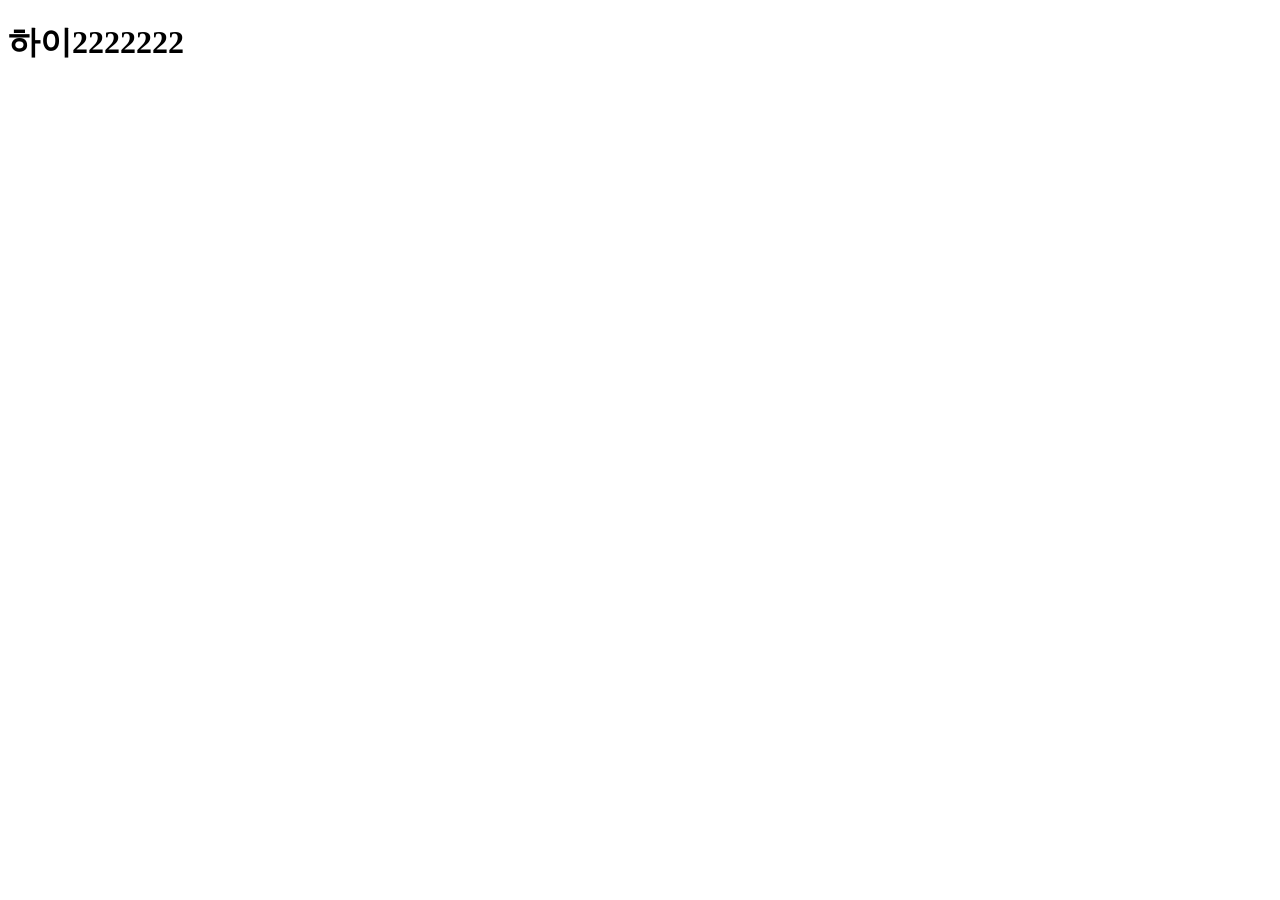
==== index.html @ 96bbe8c1 "commit2" ====
<!DOCTYPE html>
<html lang="en">
<head>
    <meta charset="UTF-8">
    <meta http-equiv="X-UA-Compatible" content="IE=edge">
    <meta name="viewport" content="width=device-width, initial-scale=1.0">
    <title>Doscument</title>
</head>
<body>
    <h1>하이2222222</h1>
</body>
</html>
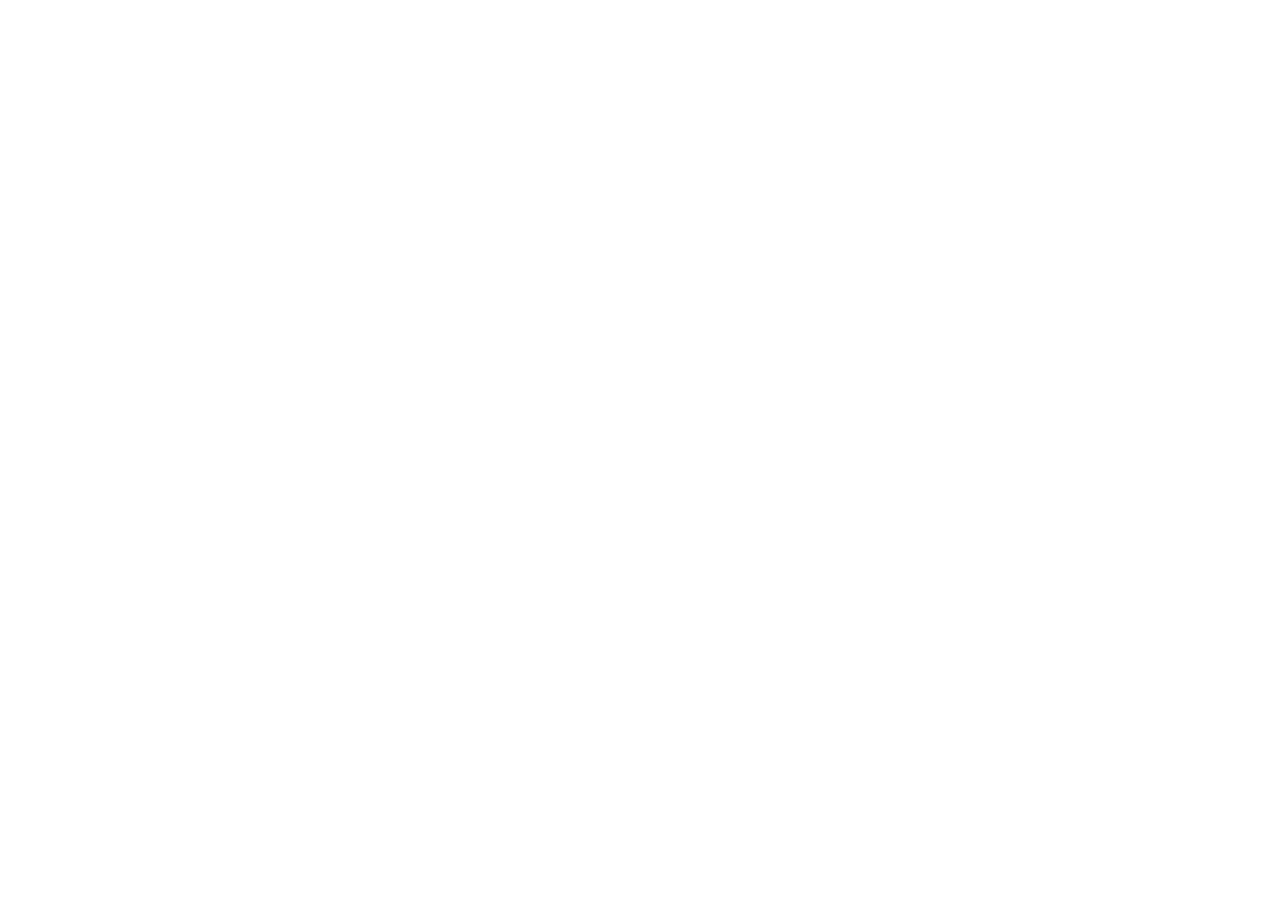
==== commit 39d1bdd3: "test3" ====
--- a/index.html
+++ b/index.html
@@ -1,12 +1,15 @@
 <!DOCTYPE html>
-<html lang="en">
+<html lang="ko">
 <head>
     <meta charset="UTF-8">
     <meta http-equiv="X-UA-Compatible" content="IE=edge">
     <meta name="viewport" content="width=device-width, initial-scale=1.0">
-    <title>Doscument</title>
+    <link rel="stylesheet" href="style.css">
+    <title>Momentum</title>
 </head>
 <body>
-    <h1>하이2222222</h1>
+    <h1></h1>
+
+    <script src="app.js"></script>
 </body>
 </html>
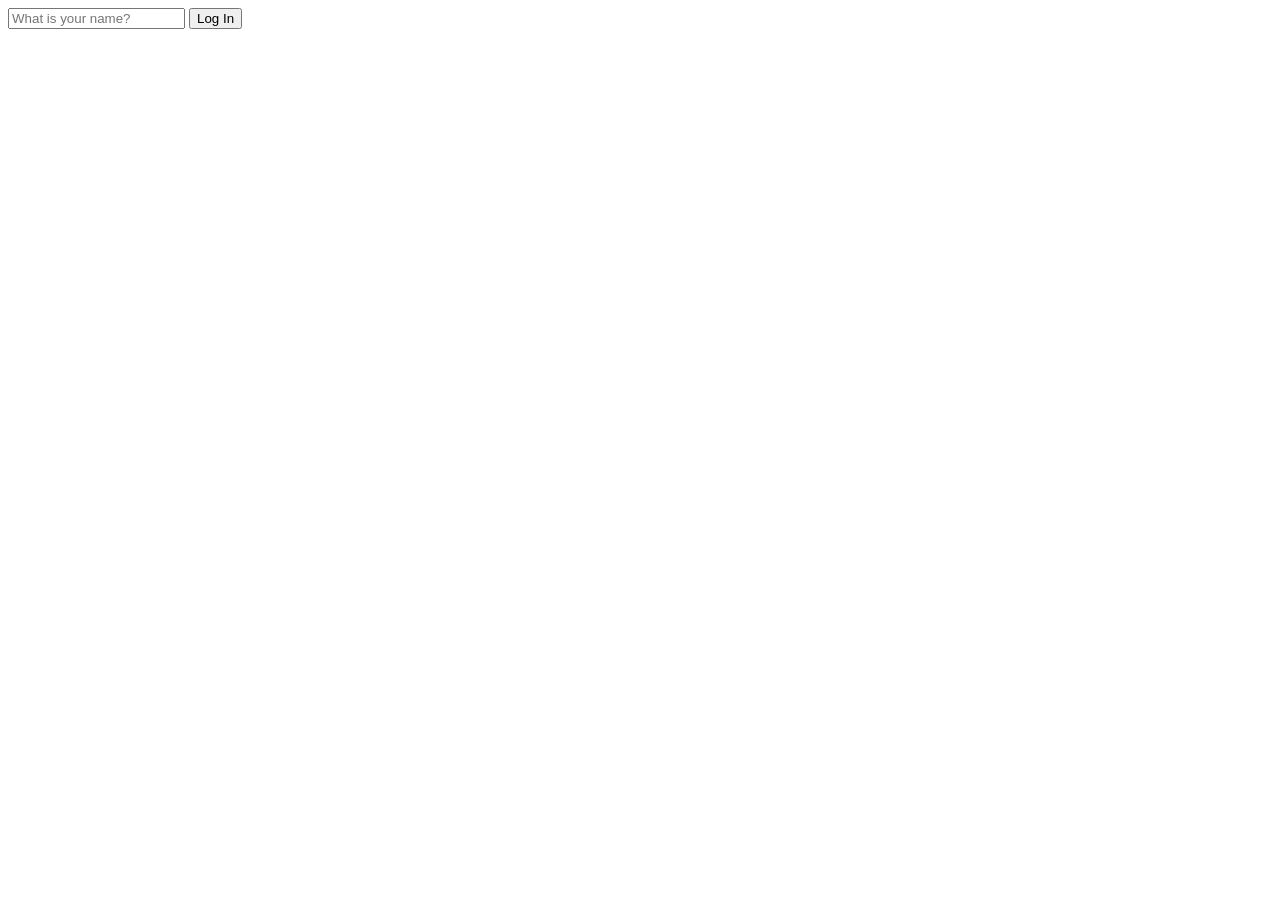
==== commit a0bc535c: "practice" ====
--- a/index.html
+++ b/index.html
@@ -4,12 +4,18 @@
     <meta charset="UTF-8">
     <meta http-equiv="X-UA-Compatible" content="IE=edge">
     <meta name="viewport" content="width=device-width, initial-scale=1.0">
-    <link rel="stylesheet" href="style.css">
+    <link rel="stylesheet" href="style2.css">
     <title>Momentum</title>
 </head>
 <body>
-    <h1></h1>
+    <form id="login-form">
+        <input required maxlength="15" type="text" placeholder="What is your name?"> 
+        <!-- input의 유효성을 검사하기 위해서는 form>input의 형태로 작성해야 함/ reauired: 필수 / maxlegth: 최대 글자 수  -->
+        <!-- form안의 buttom을 클릭하거나, input type=submit 을 누르면 form이 submit되면서 새로고침됨 -->
+        <button>Log In</button>
+    </form>
+    <!-- <a href="https://nomadcoders.co">Go to courses</a> -->
 
-    <script src="app.js"></script>
+    <script src="app4.js"></script>
 </body>
 </html>
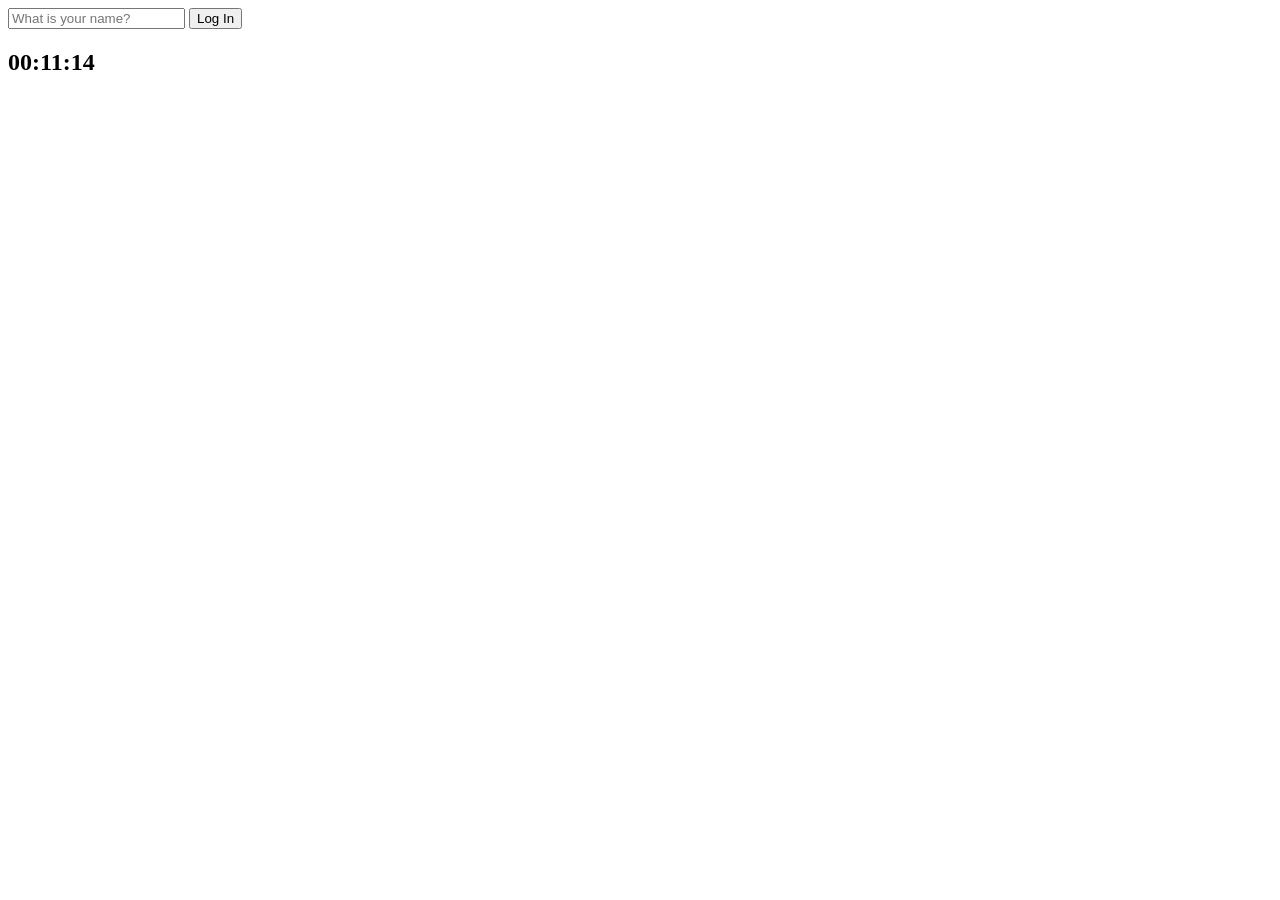
==== commit 04e63d7c: "220212" ====
--- a/index.html
+++ b/index.html
@@ -4,18 +4,18 @@
     <meta charset="UTF-8">
     <meta http-equiv="X-UA-Compatible" content="IE=edge">
     <meta name="viewport" content="width=device-width, initial-scale=1.0">
-    <link rel="stylesheet" href="style2.css">
+    <link rel="stylesheet" href="css/style.css">
     <title>Momentum</title>
 </head>
 <body>
-    <form id="login-form">
+    <form id="login-form" class="hidden">
         <input required maxlength="15" type="text" placeholder="What is your name?"> 
-        <!-- input의 유효성을 검사하기 위해서는 form>input의 형태로 작성해야 함/ reauired: 필수 / maxlegth: 최대 글자 수  -->
-        <!-- form안의 buttom을 클릭하거나, input type=submit 을 누르면 form이 submit되면서 새로고침됨 -->
         <button>Log In</button>
     </form>
-    <!-- <a href="https://nomadcoders.co">Go to courses</a> -->
+    <h2 id="clock">00:00:00</h2>
+    <h1 id="greeting" class="hidden"></h1>
 
-    <script src="app4.js"></script>
+    <script src="js/greeting.js"></script>
+    <script src="js/clock.js"></script>
 </body>
 </html>
--- a/css/style.css
+++ b/css/style.css
@@ -0,0 +1,3 @@
+.hidden {
+    display: none;
+}
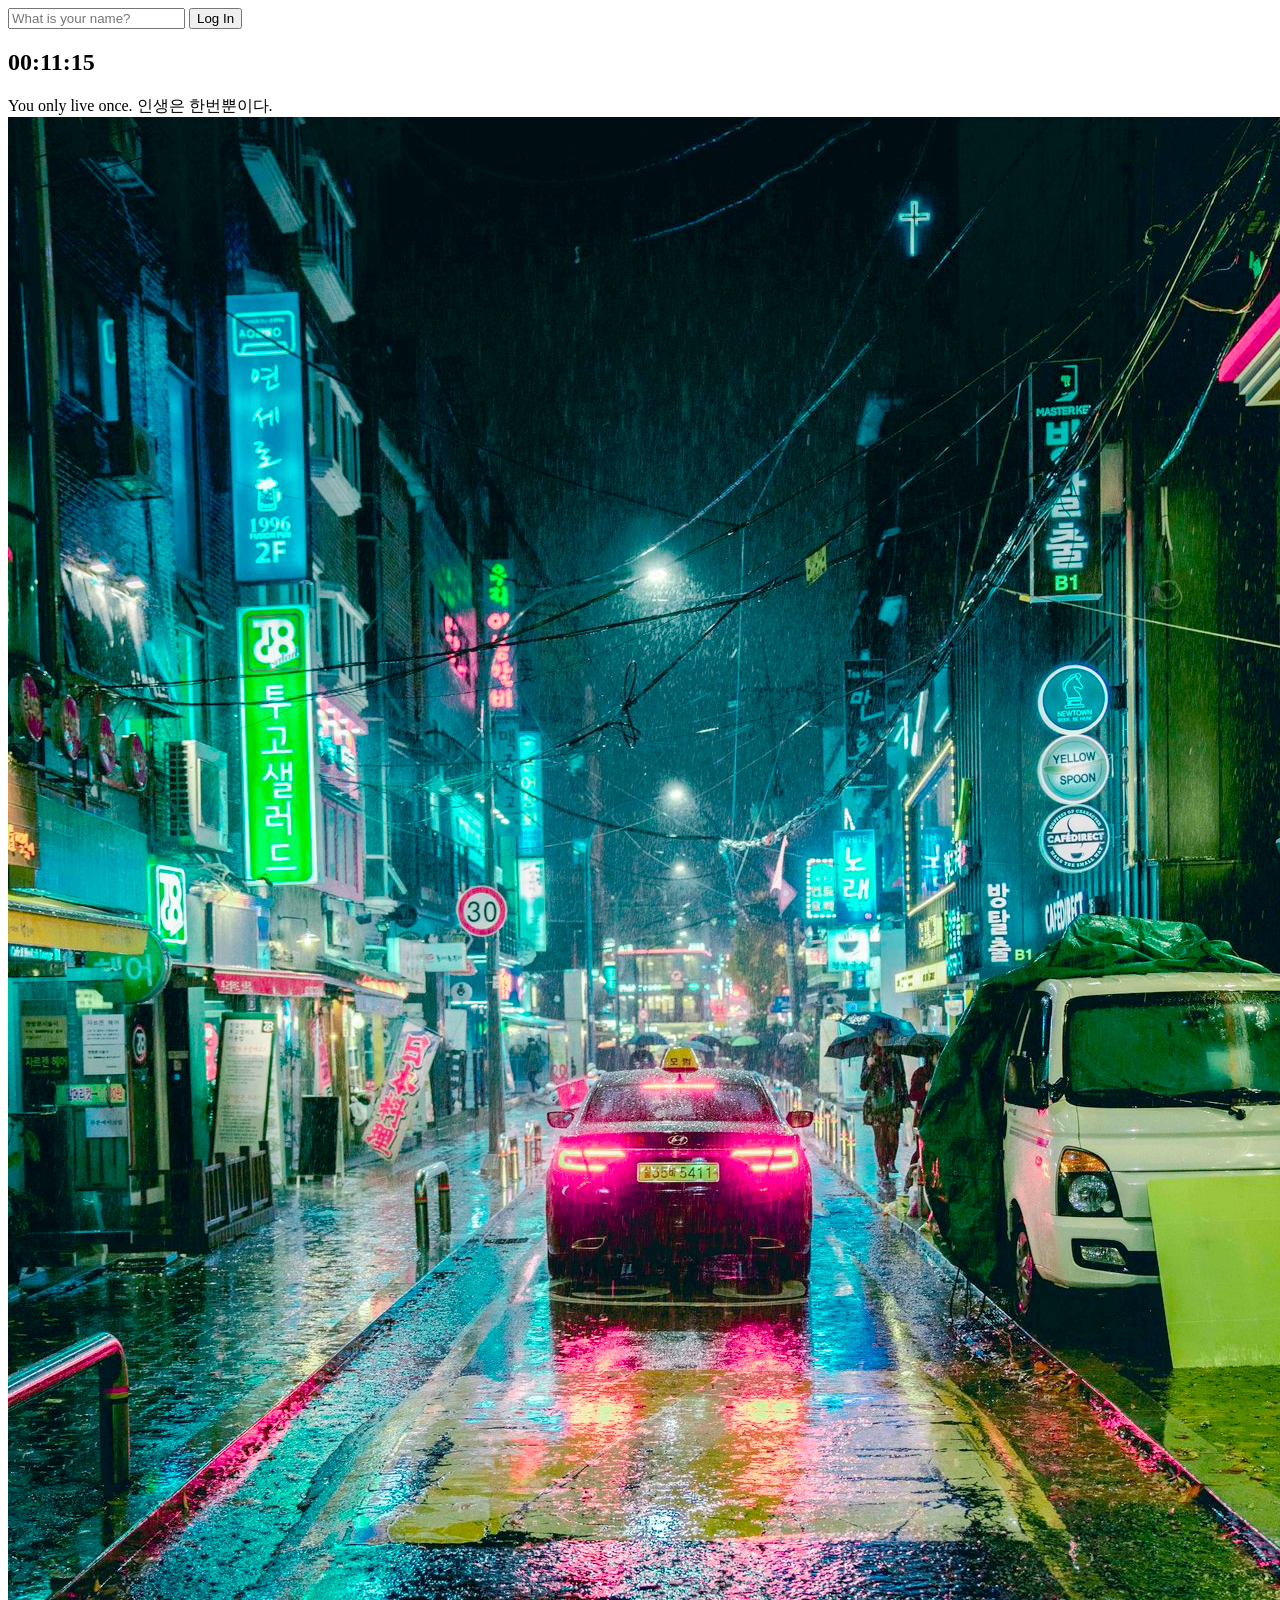
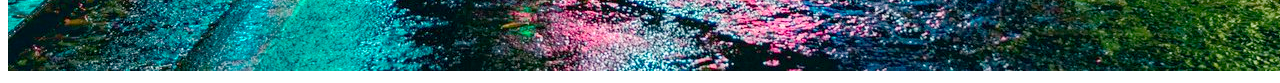
==== commit 9aa55563: "220213" ====
--- a/index.html
+++ b/index.html
@@ -14,8 +14,14 @@
     </form>
     <h2 id="clock">00:00:00</h2>
     <h1 id="greeting" class="hidden"></h1>
+    <div id="quote">
+        <span></span>
+        <span></span>
+    </div>
 
     <script src="js/greeting.js"></script>
     <script src="js/clock.js"></script>
+    <script src="js/quotes.js"></script>
+    <script src="js/background.js"></script>
 </body>
 </html>
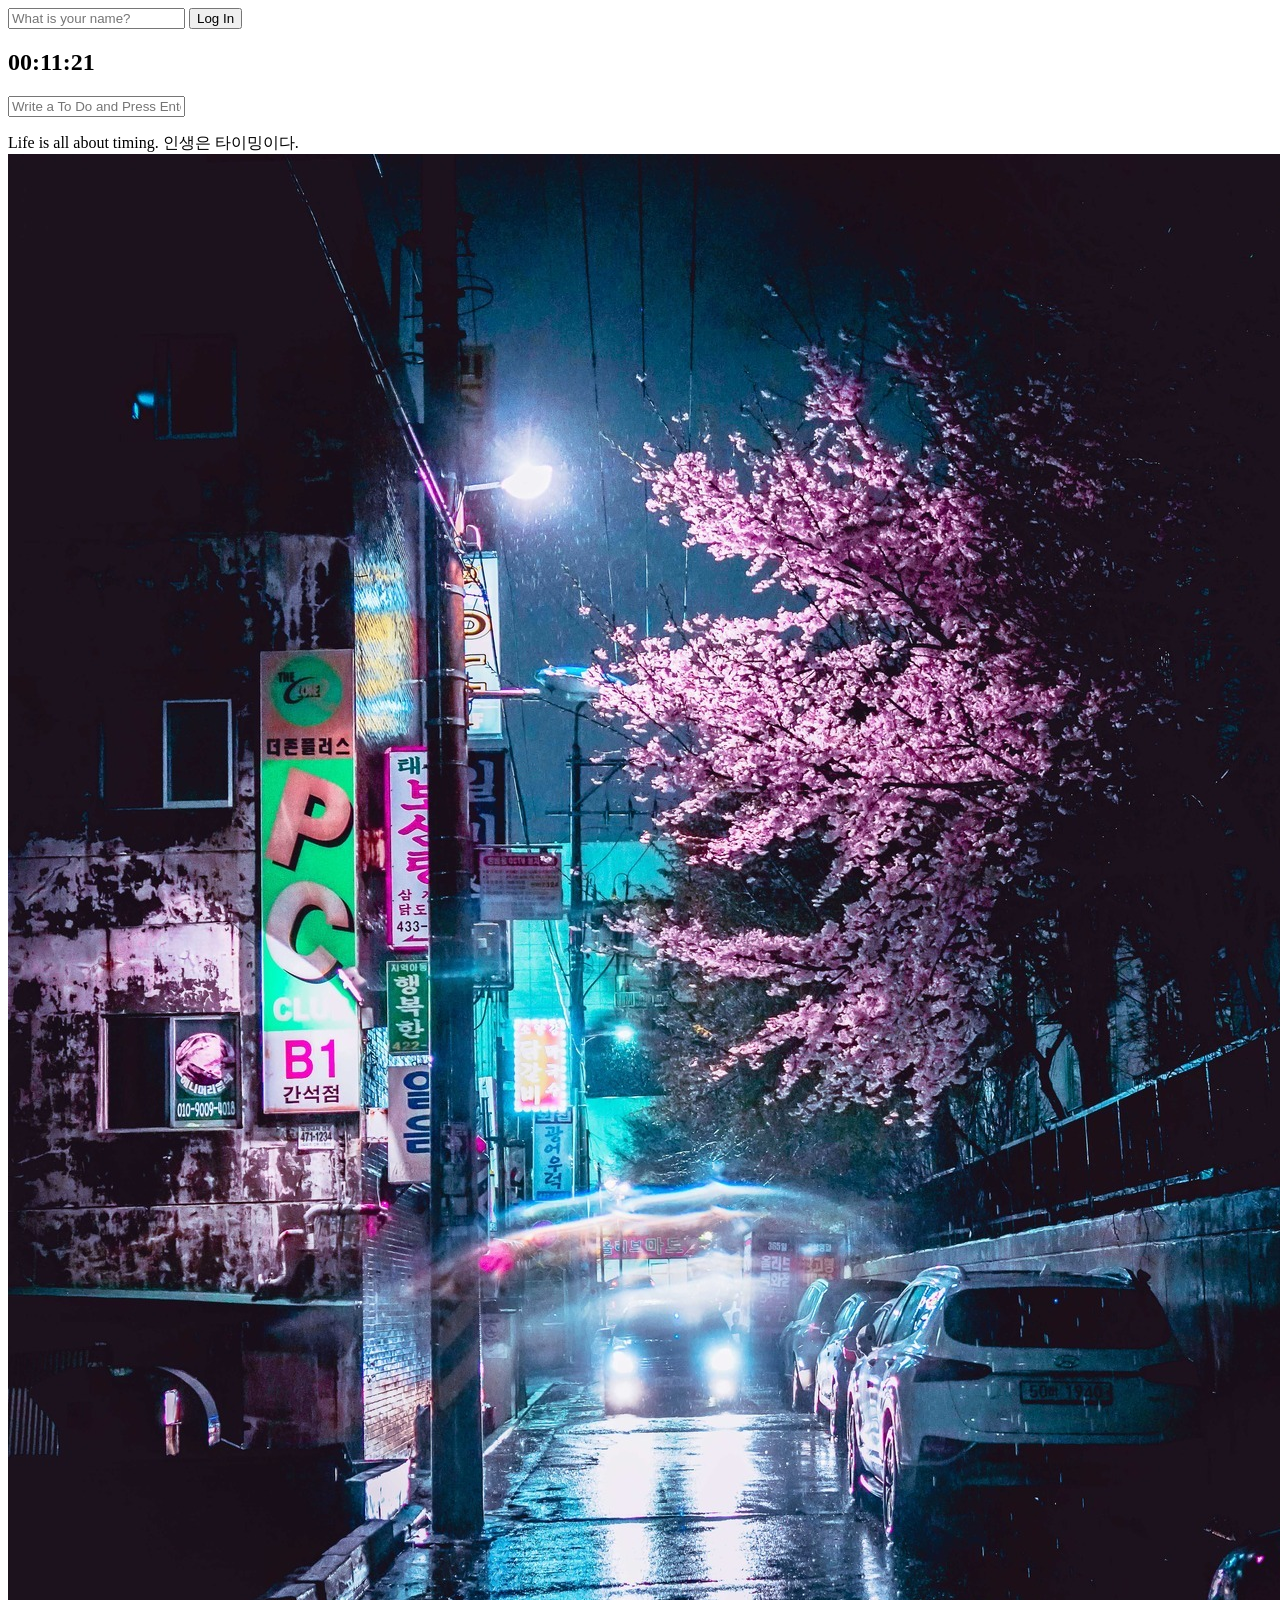
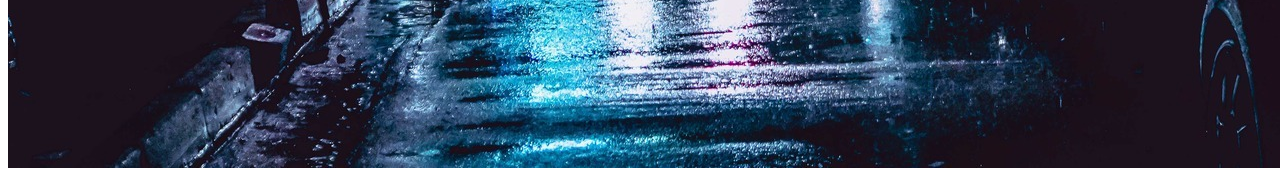
==== commit 2e9552a8: "220217" ====
--- a/index.html
+++ b/index.html
@@ -14,6 +14,10 @@
     </form>
     <h2 id="clock">00:00:00</h2>
     <h1 id="greeting" class="hidden"></h1>
+    <form id="todo-form">
+        <input type="text" placeholder="Write a To Do and Press Enter" required />
+    </form>
+    <ul id="todo-list"></ul>
     <div id="quote">
         <span></span>
         <span></span>
@@ -23,5 +27,6 @@
     <script src="js/clock.js"></script>
     <script src="js/quotes.js"></script>
     <script src="js/background.js"></script>
+    <script src="js/todo.js"></script>
 </body>
 </html>
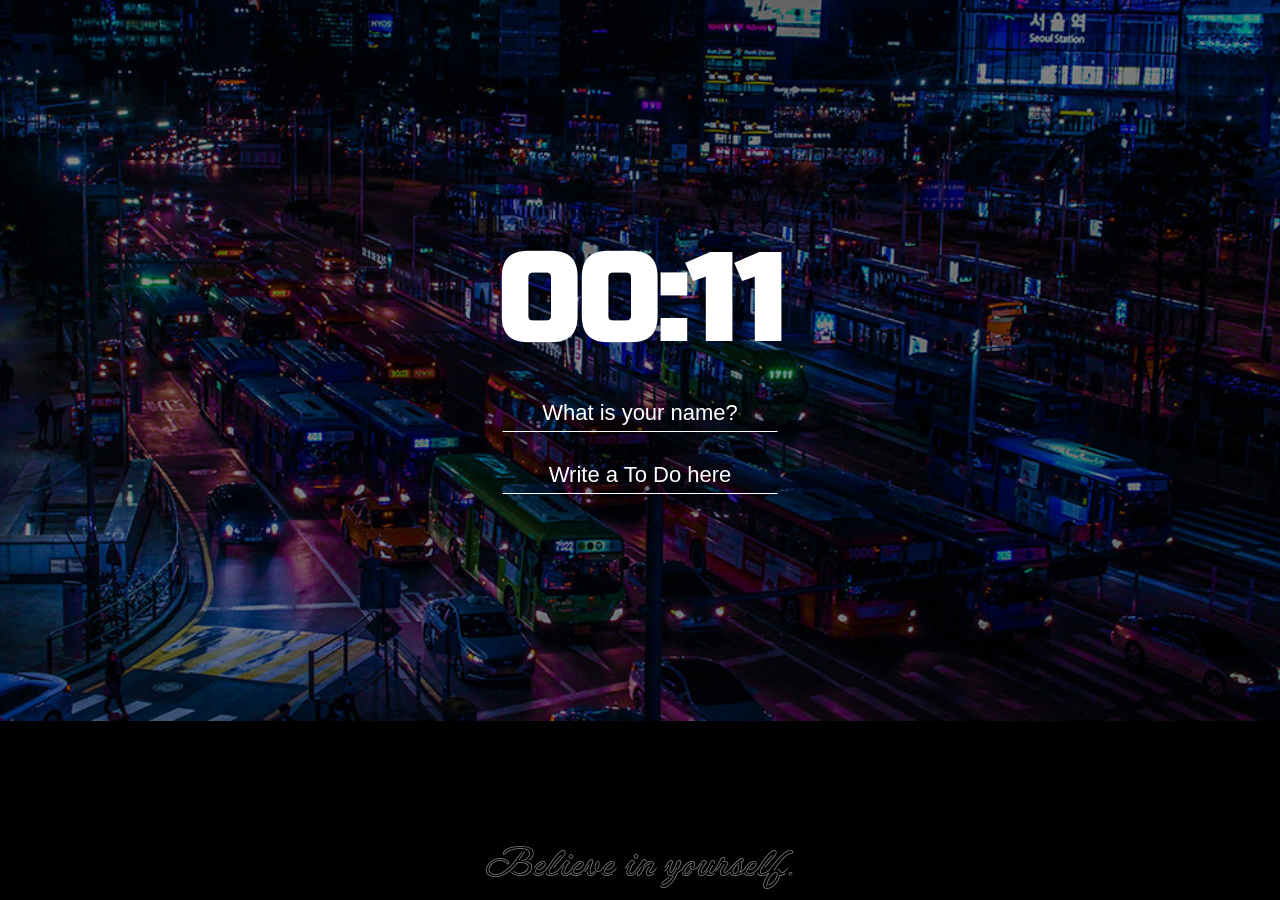
==== commit 414ae3cf: "220220" ====
--- a/index.html
+++ b/index.html
@@ -10,23 +10,27 @@
 <body>
     <form id="login-form" class="hidden">
         <input required maxlength="15" type="text" placeholder="What is your name?"> 
-        <button>Log In</button>
+        <!-- <button>Log In</button> -->
     </form>
     <h2 id="clock">00:00:00</h2>
     <h1 id="greeting" class="hidden"></h1>
     <form id="todo-form">
-        <input type="text" placeholder="Write a To Do and Press Enter" required />
+        <input type="text" placeholder="Write a To Do here" required />
     </form>
     <ul id="todo-list"></ul>
     <div id="quote">
         <span></span>
         <span></span>
     </div>
-
+    <div id="weather">
+        <span></span>
+        <span></span>
+    </div>
     <script src="js/greeting.js"></script>
     <script src="js/clock.js"></script>
     <script src="js/quotes.js"></script>
     <script src="js/background.js"></script>
     <script src="js/todo.js"></script>
+    <script src="js/weather.js"></script>
 </body>
 </html>
--- a/css/style.css
+++ b/css/style.css
@@ -1,3 +1,279 @@
+@import url('https://fonts.googleapis.com/css2?family=Russo+One&display=swap');
+@import url('https://fonts.googleapis.com/css2?family=Neonderthaw&display=swap');
+@import url('https://fonts.googleapis.com/css2?family=Rock+Salt&display=swap');
+@import url('https://fonts.googleapis.com/css2?family=Pacifico&display=swap');
+/* font-family: 'Rock Salt', cursive; */
+* {
+    padding: 0;
+    margin: 0;
+    color: #fff;
+}
+
+body {
+    width: 100vw;
+    height: 100vh;
+    overflow: hidden;
+    background-color: #000;
+}
+
 .hidden {
     display: none;
+}
+
+img {
+    width: 100vw;
+    /* height: 100vh; */
+    position: absolute;
+    top: 0%;
+    left: 0;
+    opacity: .55;
+    z-index: 0;
+}
+
+#login-form {
+    position: absolute;
+    top: 400px;
+    left: 50%;
+    transform: translateX(-50%);
+    z-index: 1;
+}
+
+input {
+    background: none;
+    border-top: none;
+    border-left: none;
+    border-right: none;
+    border-bottom: 1px solid #fff;
+    text-align: center;
+    padding-bottom: 5px;
+    font-size: 22px;
+}
+
+input::placeholder {
+    color: #fff;
+}
+
+#greeting {
+    position: absolute;
+    top: 374px;
+    left: 50%;
+    transform: translateX(-50%);
+    z-index: 1;
+    font-size: 30px;
+    font-family: 'Rock Salt', cursive;
+}
+
+#clock {
+    position: absolute;
+    top: 230px;
+    left: 50%;
+    transform: translateX(-50%);
+    z-index: 1;
+    font-family: 'Russo One', sans-serif;
+    font-size: 120px;
+}
+
+#clock.glitch::before, 
+#clock.glitch::after {
+    position: absolute;
+    content: attr(data-text);
+    width: 100%;
+    height: 100%;
+    top: 0;
+    left: 0;
+    color: #fff;
+    overflow: hidden;
+}
+
+#clock.glitch::before {
+    left: 3px;
+    text-shadow: -2px 0 red;
+    animation: glitch-1 2s 0s linear reverse infinite;
+}
+
+#clock.glitch::after {
+    left: -3px;
+    text-shadow: -2px 0 blue;
+    animation: glitch-2 2s 0s linear reverse infinite;
+}
+
+@keyframes glitch-1 {
+    0% {
+      clip: rect(132px, auto, 101px, 30px);
+    }
+    5% {
+      clip: rect(17px, auto, 94px, 30px);
+    }
+    10% {
+      clip: rect(40px, auto, 66px, 30px);
+    }
+    15% {
+      clip: rect(87px, auto, 82px, 30px);
+    }
+    20% {
+      clip: rect(137px, auto, 61px, 30px);
+    }
+    25% {
+      clip: rect(34px, auto, 14px, 30px);
+    }
+    30% {
+      clip: rect(133px, auto, 74px, 30px);
+    }
+    35% {
+      clip: rect(76px, auto, 107px, 30px);
+    }
+    40% {
+      clip: rect(59px, auto, 130px, 30px);
+    }
+    45% {
+      clip: rect(29px, auto, 84px, 30px);
+    }
+    50% {
+      clip: rect(22px, auto, 67px, 30px);
+    }
+    55% {
+      clip: rect(67px, auto, 62px, 30px);
+    }
+    60% {
+      clip: rect(10px, auto, 105px, 30px);
+    }
+    65% {
+      clip: rect(78px, auto, 115px, 30px);
+    }
+    70% {
+      clip: rect(105px, auto, 13px, 30px);
+    }
+    75% {
+      clip: rect(15px, auto, 75px, 30px);
+    }
+    80% {
+      clip: rect(66px, auto, 39px, 30px);
+    }
+    85% {
+      clip: rect(133px, auto, 73px, 30px);
+    }
+    90% {
+      clip: rect(36px, auto, 128px, 30px);
+    }
+    95% {
+      clip: rect(68px, auto, 103px, 30px);
+    }
+    100% {
+      clip: rect(14px, auto, 100px, 30px);
+    }
+  }
+  @keyframes glitch-2 {
+    0% {
+      clip: rect(129px, auto, 36px, 30px);
+    }
+    5% {
+      clip: rect(36px, auto, 4px, 30px);
+    }
+    10% {
+      clip: rect(85px, auto, 66px, 30px);
+    }
+    15% {
+      clip: rect(91px, auto, 91px, 30px);
+    }
+    20% {
+      clip: rect(148px, auto, 138px, 30px);
+    }
+    25% {
+      clip: rect(38px, auto, 122px, 30px);
+    }
+    30% {
+      clip: rect(69px, auto, 54px, 30px);
+    }
+    35% {
+      clip: rect(98px, auto, 71px, 30px);
+    }
+    40% {
+      clip: rect(146px, auto, 34px, 30px);
+    }
+    45% {
+      clip: rect(134px, auto, 43px, 30px);
+    }
+    50% {
+      clip: rect(102px, auto, 80px, 30px);
+    }
+    55% {
+      clip: rect(119px, auto, 44px, 30px);
+    }
+    60% {
+      clip: rect(106px, auto, 99px, 30px);
+    }
+    65% {
+      clip: rect(141px, auto, 74px, 30px);
+    }
+    70% {
+      clip: rect(20px, auto, 78px, 30px);
+    }
+    75% {
+      clip: rect(133px, auto, 79px, 30px);
+    }
+    80% {
+      clip: rect(78px, auto, 52px, 30px);
+    }
+    85% {
+      clip: rect(35px, auto, 39px, 30px);
+    }
+    90% {
+      clip: rect(67px, auto, 70px, 30px);
+    }
+    95% {
+      clip: rect(71px, auto, 103px, 30px);
+    }
+    100% {
+      clip: rect(83px, auto, 40px, 30px);
+    }
+  }
+
+#todo-form {
+    position: absolute;
+    top: 462px;
+    left: 50%;
+    transform: translateX(-50%);
+    z-index: 1;
+}
+
+#quote {
+    position: absolute;
+    bottom: 12px;
+    left: 50%;
+    transform: translateX(-50%);
+    z-index: 1;
+    font-family: 'Neonderthaw', cursive;
+    /* font-family: 'Pacifico', cursive; */
+    font-size: 40px;
+    color: #fff;
+    transition: all 1s ease-in-out;
+}
+
+#quote > span {
+    opacity: .5;
+} 
+
+#todo-list {
+    position: absolute;
+    top: 500px;
+    left: 50%;
+    transform: translateX(-50%);
+    z-index: 1;
+    list-style: none;
+    font-family: 'Rock Salt', cursive;
+    font-size: 20px;
+}
+
+#todo-list button {
+    background: none;
+    border: none;
+    margin-left: 10px;
+}
+
+#weather {
+    position: absolute;
+    top: 10px;
+    right: 10px;
+    z-index: 1;
+    font-family: 'Russo One', sans-serif;
 }
